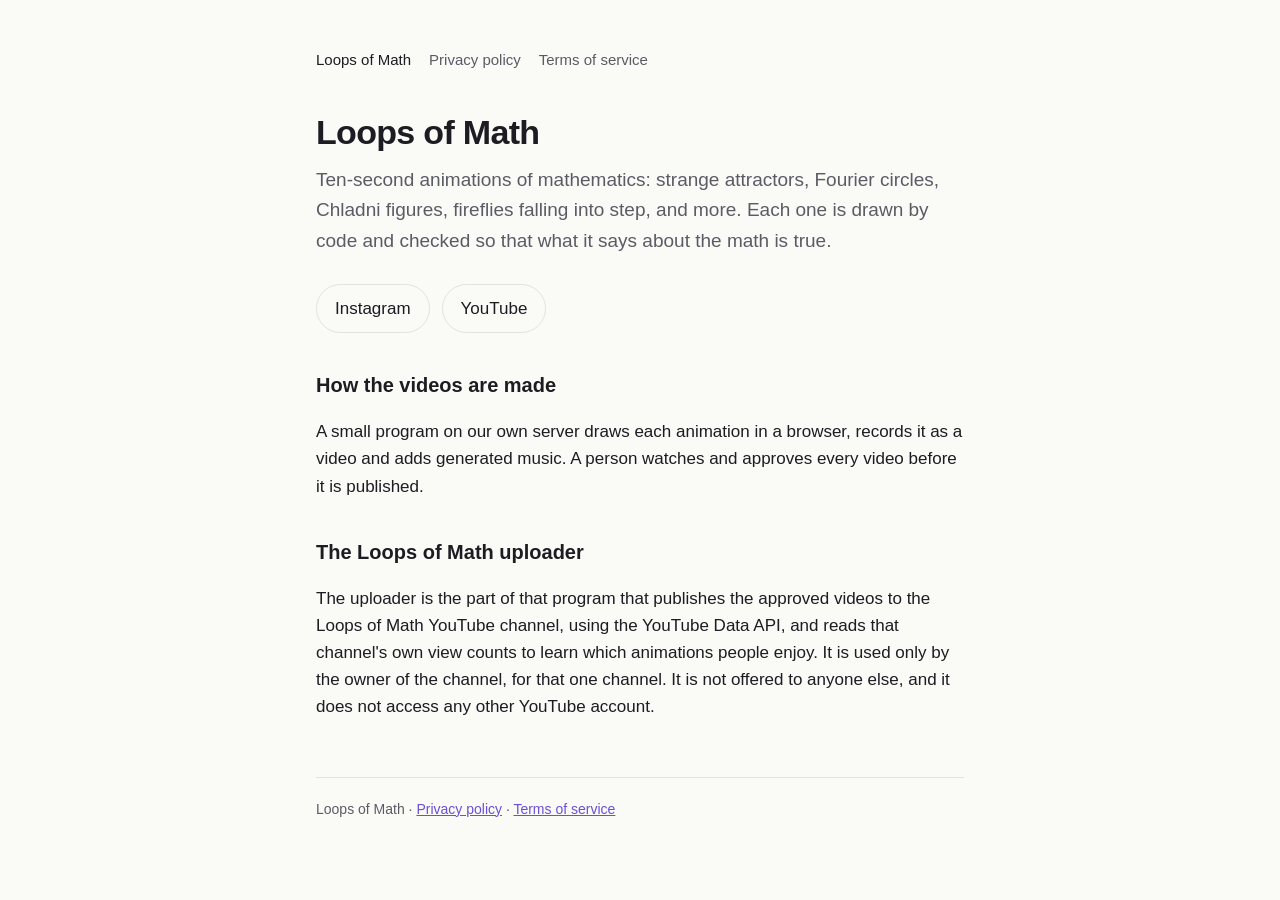
==== index.html @ 2bf7777e "Loops of Math: home page, privacy policy and terms for the YouTube uploader Co-Authored-By: Claude O" ====
<!doctype html>
<html lang="en">
<head>
  <meta charset="utf-8">
  <meta name="viewport" content="width=device-width, initial-scale=1">
  <title>Loops of Math</title>
  <meta name="description" content="Short animations of mathematics: attractors, curves, waves and patterns, made by code and posted on Instagram and YouTube.">
  <link rel="stylesheet" href="style.css">
</head>
<body>
<main>
  <nav>
    <a href="./" aria-current="page">Loops of Math</a>
    <a href="privacy.html">Privacy policy</a>
    <a href="terms.html">Terms of service</a>
  </nav>

  <h1>Loops of Math</h1>
  <p class="lead">Ten-second animations of mathematics: strange attractors, Fourier circles, Chladni figures, fireflies falling into step, and more. Each one is drawn by code and checked so that what it says about the math is true.</p>

  <ul class="links">
    <li><a href="https://www.instagram.com/loopsofmath/">Instagram</a></li>
    <li><a href="https://www.youtube.com/@loopsofmath">YouTube</a></li>
  </ul>

  <h2>How the videos are made</h2>
  <p>A small program on our own server draws each animation in a browser, records it as a video and adds generated music. A person watches and approves every video before it is published.</p>

  <h2>The Loops of Math uploader</h2>
  <p>The uploader is the part of that program that publishes the approved videos to the Loops of Math YouTube channel, using the YouTube Data API, and reads that channel's own view counts to learn which animations people enjoy. It is used only by the owner of the channel, for that one channel. It is not offered to anyone else, and it does not access any other YouTube account.</p>

  <footer>Loops of Math · <a href="privacy.html">Privacy policy</a> · <a href="terms.html">Terms of service</a></footer>
</main>
</body>
</html>
---- style.css ----
:root {
  --bg: #fafaf7;
  --text: #1c1c22;
  --muted: #5b5b66;
  --accent: #6b4fd8;
  --line: #e4e2dc;
}
@media (prefers-color-scheme: dark) {
  :root {
    --bg: #0b0b10;
    --text: #ecebf2;
    --muted: #a3a2b0;
    --accent: #a993ff;
    --line: #26252f;
  }
}
* { box-sizing: border-box; }
body {
  margin: 0;
  background: var(--bg);
  color: var(--text);
  font: 17px/1.6 -apple-system, BlinkMacSystemFont, "Segoe UI", Roboto, Helvetica, Arial, sans-serif;
}
main {
  max-width: 680px;
  margin: 0 auto;
  padding: 48px 16px 64px;
}
nav {
  display: flex;
  flex-wrap: wrap;
  gap: 18px;
  font-size: 15px;
  margin-bottom: 40px;
}
nav a { color: var(--muted); text-decoration: none; }
nav a:hover, nav a[aria-current] { color: var(--text); }
h1 { font-size: 34px; line-height: 1.2; margin: 0 0 12px; letter-spacing: -0.02em; }
h2 { font-size: 20px; margin: 36px 0 8px; }
p, li { color: var(--text); }
.lead { font-size: 19px; color: var(--muted); margin-top: 0; }
a { color: var(--accent); }
.links { display: flex; flex-wrap: wrap; gap: 12px; margin: 28px 0; padding: 0; list-style: none; }
.links a {
  display: inline-block;
  padding: 10px 18px;
  border: 1px solid var(--line);
  border-radius: 999px;
  text-decoration: none;
  color: var(--text);
}
.links a:hover { border-color: var(--accent); }
footer {
  margin-top: 56px;
  padding-top: 20px;
  border-top: 1px solid var(--line);
  font-size: 14px;
  color: var(--muted);
}
.updated { color: var(--muted); font-size: 14px; }
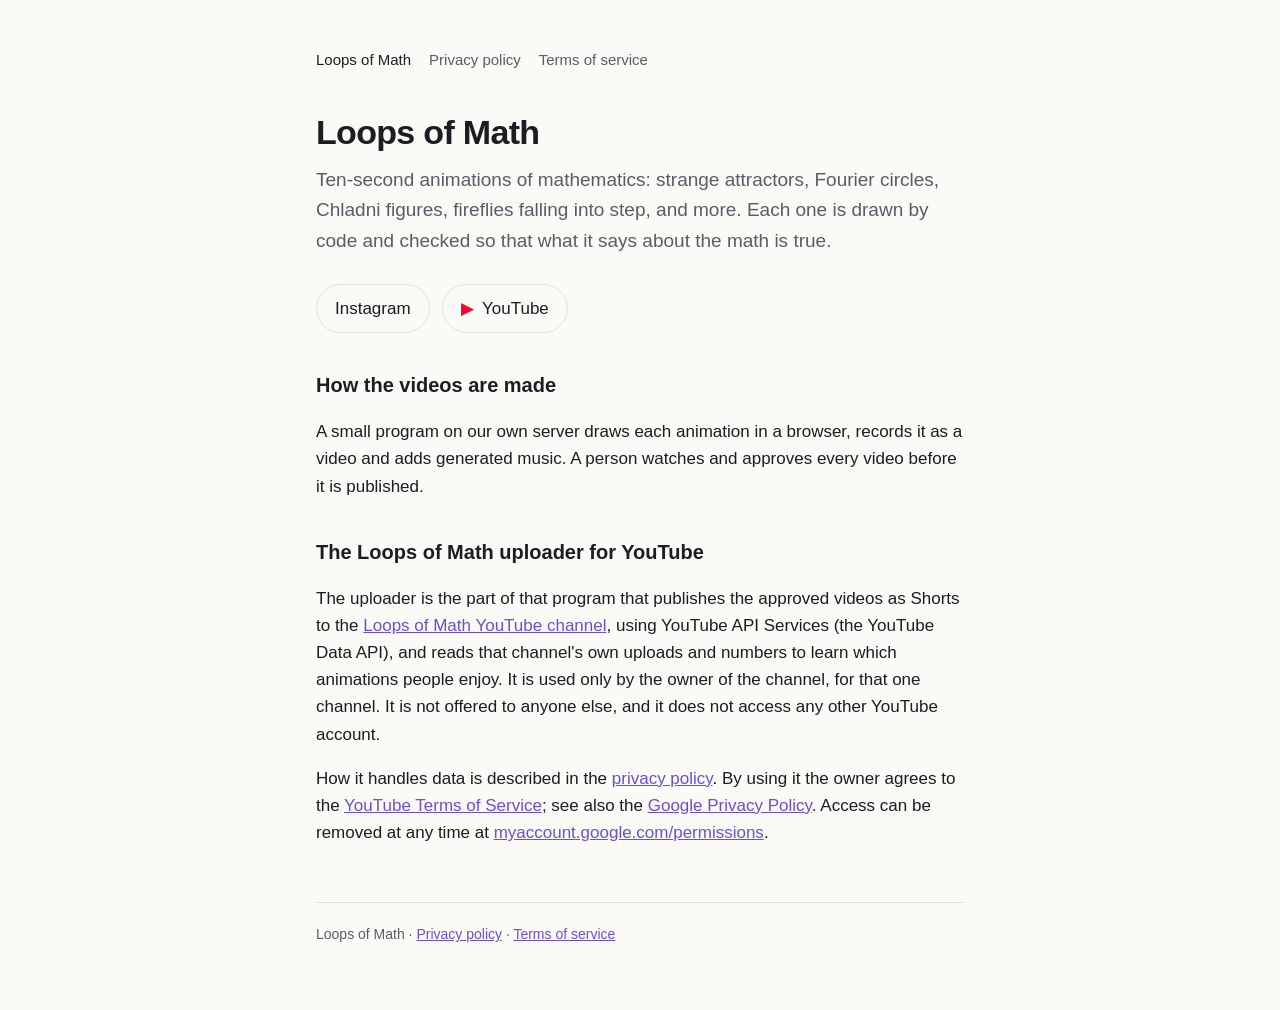
==== commit 04de96b5: "Home: the YouTube channel and the uploader's links; privacy: how stored YouTube data is deleted Co-A" ====
--- a/index.html
+++ b/index.html
@@ -5,6 +5,7 @@
   <meta name="viewport" content="width=device-width, initial-scale=1">
   <title>Loops of Math</title>
   <meta name="description" content="Short animations of mathematics: attractors, curves, waves and patterns, made by code and posted on Instagram and YouTube.">
+  <meta name="google-site-verification" content="zJAY9ayvR1rELrcGunTQ0LHeY0gNbopqde_ZoQVtMCo" />
   <link rel="stylesheet" href="style.css">
 </head>
 <body>
@@ -20,14 +21,15 @@
 
   <ul class="links">
     <li><a href="https://www.instagram.com/loopsofmath/">Instagram</a></li>
-    <li><a href="https://www.youtube.com/@loopsofmath">YouTube</a></li>
+    <li><a class="youtube" href="https://www.youtube.com/@loopsofmath"><span aria-hidden="true">▶</span> YouTube</a></li>
   </ul>
 
   <h2>How the videos are made</h2>
   <p>A small program on our own server draws each animation in a browser, records it as a video and adds generated music. A person watches and approves every video before it is published.</p>
 
-  <h2>The Loops of Math uploader</h2>
-  <p>The uploader is the part of that program that publishes the approved videos to the Loops of Math YouTube channel, using the YouTube Data API, and reads that channel's own view counts to learn which animations people enjoy. It is used only by the owner of the channel, for that one channel. It is not offered to anyone else, and it does not access any other YouTube account.</p>
+  <h2>The Loops of Math uploader for YouTube</h2>
+  <p>The uploader is the part of that program that publishes the approved videos as Shorts to the <a href="https://www.youtube.com/@loopsofmath">Loops of Math YouTube channel</a>, using YouTube API Services (the YouTube Data API), and reads that channel's own uploads and numbers to learn which animations people enjoy. It is used only by the owner of the channel, for that one channel. It is not offered to anyone else, and it does not access any other YouTube account.</p>
+  <p>How it handles data is described in the <a href="privacy.html">privacy policy</a>. By using it the owner agrees to the <a href="https://www.youtube.com/t/terms">YouTube Terms of Service</a>; see also the <a href="https://policies.google.com/privacy">Google Privacy Policy</a>. Access can be removed at any time at <a href="https://myaccount.google.com/permissions">myaccount.google.com/permissions</a>.</p>
 
   <footer>Loops of Math · <a href="privacy.html">Privacy policy</a> · <a href="terms.html">Terms of service</a></footer>
 </main>
--- a/style.css
+++ b/style.css
@@ -50,6 +50,7 @@
   color: var(--text);
 }
 .links a:hover { border-color: var(--accent); }
+.links a.youtube span { color: #ff0033; margin-right: 4px; }
 footer {
   margin-top: 56px;
   padding-top: 20px;
